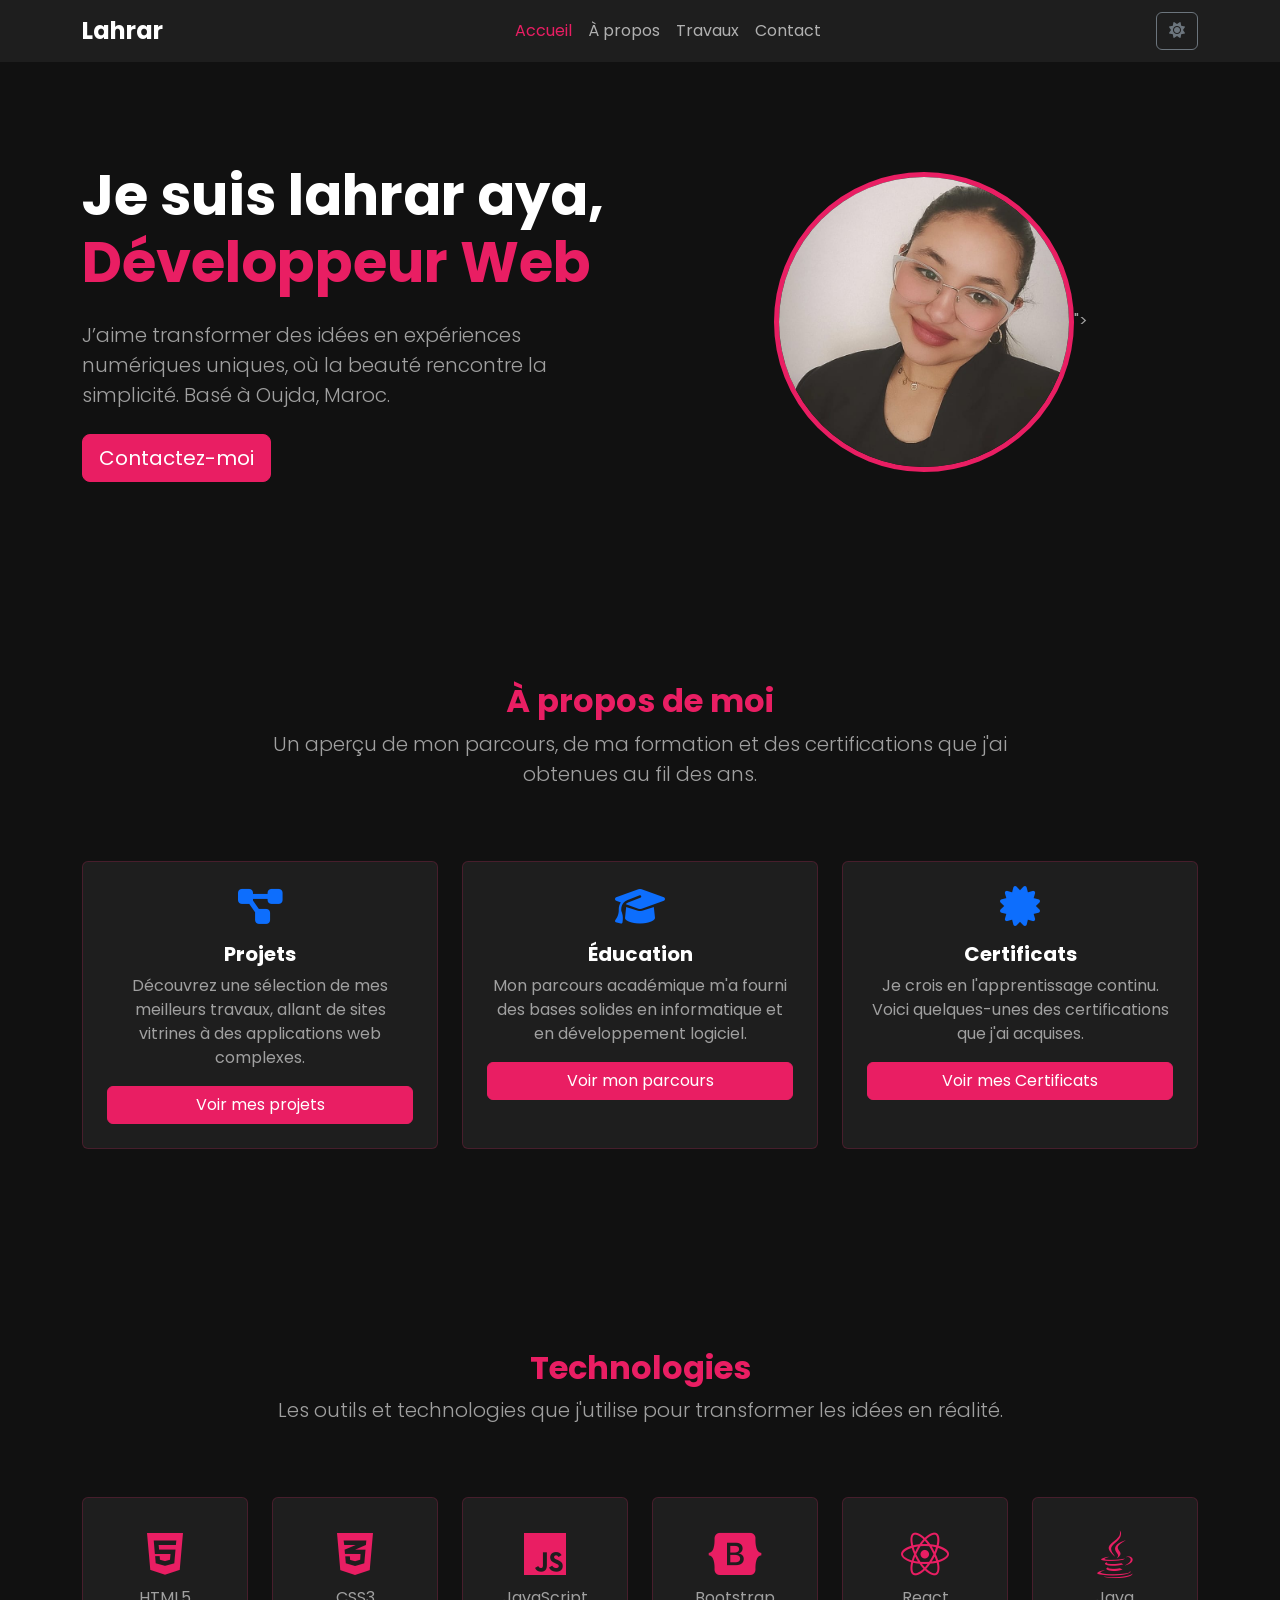
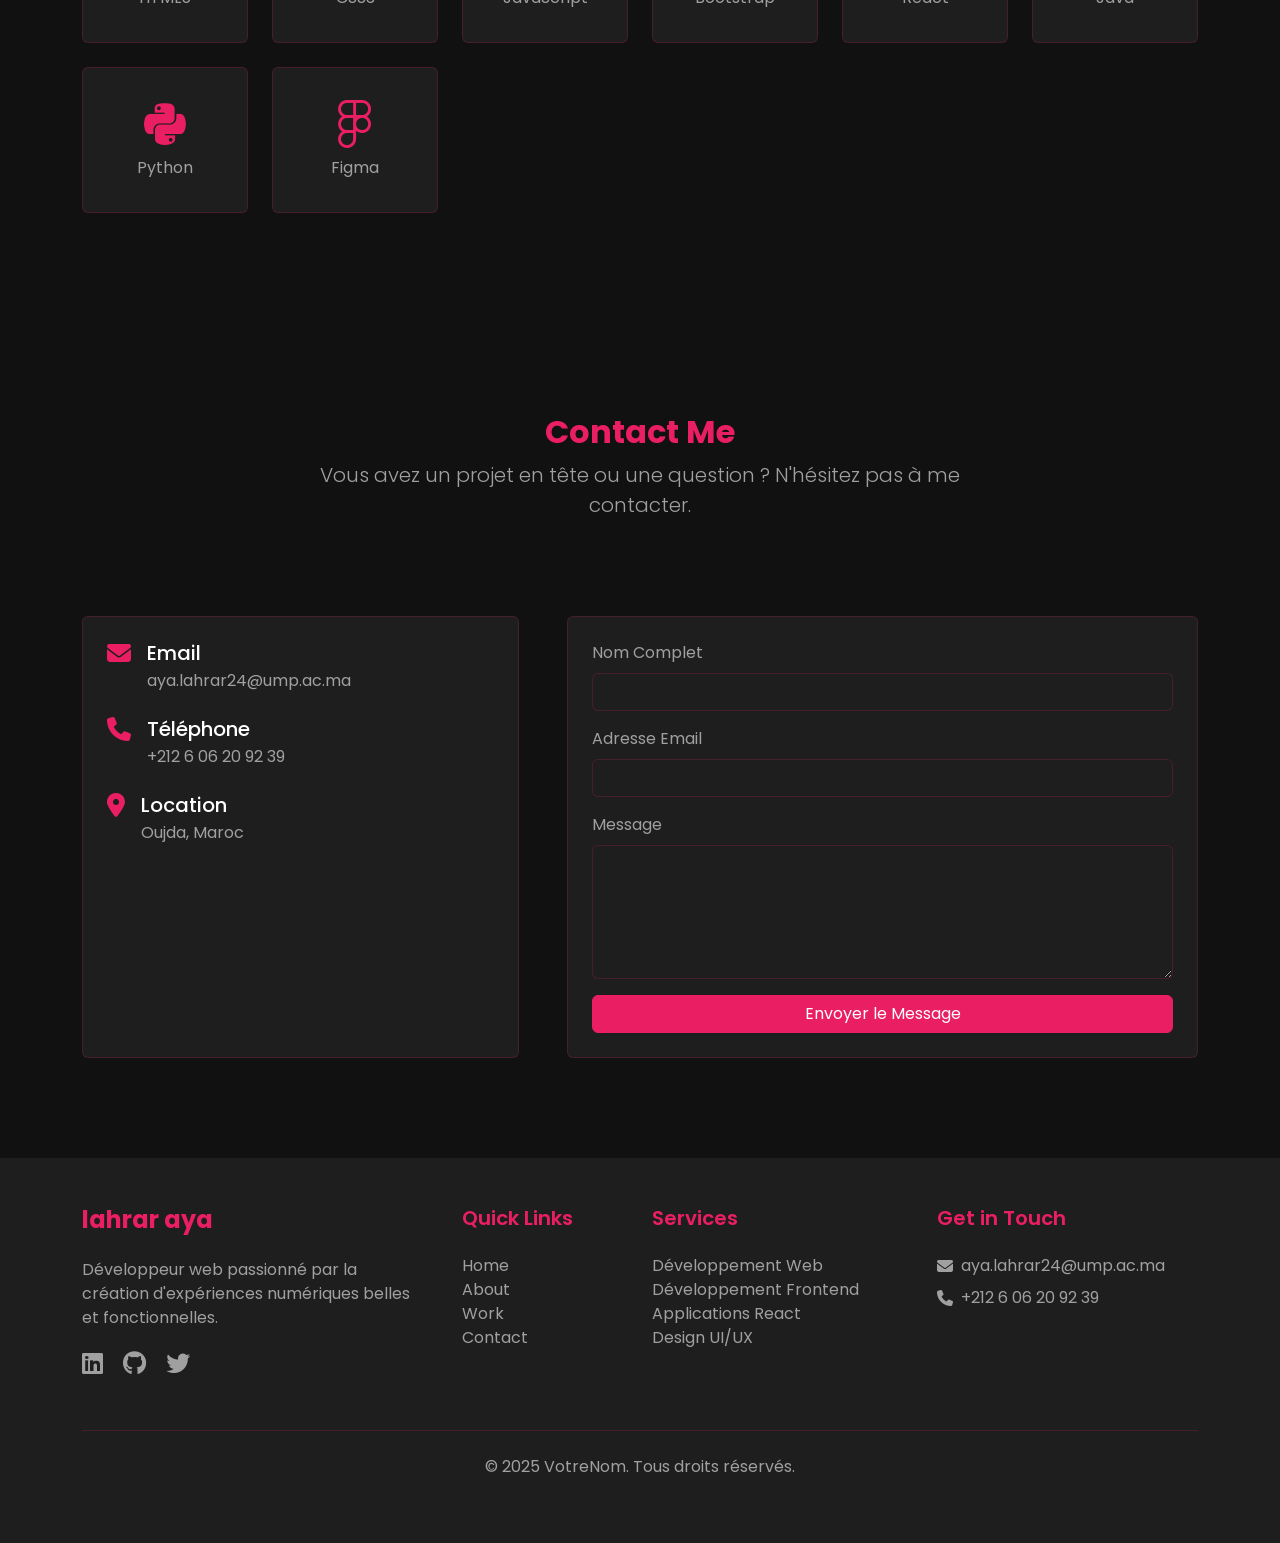
==== index.html @ 2f575ead "my first commit" ====
<!DOCTYPE html>
<html lang="fr">
<head>
    <meta charset="UTF-8">
    <meta name="viewport" content="width=device-width, initial-scale=1.0">
    <title>Portfolio | aya lahrar</title>

    <!-- Bootstrap CSS -->
    <link href="https://cdn.jsdelivr.net/npm/bootstrap@5.3.2/dist/css/bootstrap.min.css" rel="stylesheet">

    <!-- Google Fonts -->
    <link rel="preconnect" href="https://fonts.googleapis.com">
    <link rel="preconnect" href="https://fonts.gstatic.com" crossorigin>
    <link href="https://fonts.googleapis.com/css2?family=Poppins:wght@300;400;600;700&display=swap" rel="stylesheet">
    
    <!-- Font Awesome for Icons -->
    <link rel="stylesheet" href="https://cdnjs.cloudflare.com/ajax/libs/font-awesome/6.5.1/css/all.min.css">

    <!-- AOS (Animate On Scroll) Library CSS -->
    <link rel="stylesheet" href="https://unpkg.com/aos@next/dist/aos.css" />
    <!--  CSS -->
    <link href="stylle.css" rel="stylesheet" />
   
</head>
<body data-bs-theme="dark">

    <header class="navbar navbar-expand-lg sticky-top" style="background-color: var(--surface-color);">
        <div class="container">
            <a class="navbar-brand fw-bold fs-4" href="#home">Lahrar</a>
             <!-- navbar in mobil-->
            <button class="navbar-toggler" type="button" data-bs-toggle="collapse" data-bs-target="#navbarNav">
                <span class="navbar-toggler-icon"></span>
            </button>
            <div class="collapse navbar-collapse" id="navbarNav">
                <ul class="navbar-nav mx-auto">
                    <li class="nav-item"><a class="nav-link" href="#home">Accueil</a></li>
                    <li class="nav-item"><a class="nav-link" href="#about">À propos</a></li>
                    <li class="nav-item"><a class="nav-link" href="#work">Travaux</a></li>
                    <li class="nav-item"><a class="nav-link" href="#contact">Contact</a></li>
                </ul>
                <button class="btn btn-outline-secondary" id="theme-toggle"><i class="fas fa-sun"></i></button>
            </div>
        </div>
    </header>

    <main>

        <!-- HOME  -->
        <section id="home" class="section-padding">
            <div class="container">
                <div class="row align-items-center g-5">
                    <div class="col-lg-6" data-aos="fade-right">
                        <h1 class="display-4 fw-bold">Je suis lahrar aya,<br><span class="section-title">Développeur Web</span></h1>
                        <p class="lead my-4">J’aime transformer des idées en expériences numériques uniques, où la beauté rencontre la simplicité. Basé à Oujda, Maroc.</p>
                        <a href="#contact" class="btn btn-primary btn-lg">Contactez-moi</a>
                    </div>
                    <div class="col-lg-6 text-center" data-aos="fade-left">
                        <img src="image cv.jpg" class=" rounded-circle border border-5 " style="width: 300px; height: 300px; object-fit: cover; border-color:var(--primary-color)!important;">">

                    </div>
                </div>
            </div>
        </section>

        <!-- ================== ABOUT ================== -->
        <section id="about" class="section-padding">
            <div class="container">
                <div class="text-center" data-aos="fade-up">
                    <h2 class="section-title">À propos de moi</h2>
                    <p class="lead col-lg-8 mx-auto">Un aperçu de mon parcours, de ma formation et des certifications que j'ai obtenues au fil des ans.</p>
                </div>
                <div class="row mt-5 g-4">
                    <div class="col-md-4" data-aos="fade-up" data-aos-delay="100">
                        <div class="card about-card h-100 p-4 text-center" data-bs-toggle="modal" data-bs-target="#projectsModal">
                            <i class="fas fa-project-diagram fs-1 text-primary mb-3"></i>
                            <h3 class="h5 fw-bold">Projets</h3>
                            <p>Découvrez une sélection de mes meilleurs travaux, allant de sites vitrines à des applications web complexes.</p>
                             <a href="project.html"   class="btn btn-primary" class="text-decoration-none text-reset">Voir mes projets</a>
                        </div>
                    </div>
                    <div class="col-md-4" data-aos="fade-up" data-aos-delay="200">
                        <div class="card about-card h-100 p-4 text-center" data-bs-toggle="modal" data-bs-target="#educationModal">
                             <i class="fas fa-graduation-cap fs-1 text-primary mb-3"></i>
                            <h3 class="h5 fw-bold">Éducation</h3>
                            <p>Mon parcours académique m'a fourni des bases solides en informatique et en développement logiciel.</p>
                             <a href="education.html"  class="btn btn-primary" class="text-decoration-none text-reset">Voir mon parcours</a>
                        </div>
                    </div>
                    <div class="col-md-4" data-aos="fade-up" data-aos-delay="300">
                        <div class="card about-card h-100 p-4 text-center" data-bs-toggle="modal" data-bs-target="#certificatesModal">
                            <i class="fas fa-certificate fs-1 text-primary mb-3"></i>
                            <h3 class="h5 fw-bold">Certificats</h3> 
                            <p>Je crois en l'apprentissage continu. Voici quelques-unes des certifications que j'ai acquises.</p>
                             <a href="certificate.html" class="btn btn-primary" class="text-decoration-none text-reset">Voir mes Certificats</a>
                        </div>
                    </div>
                </div>
            </div>
        </section>

        <!-- ================== WORK ================== -->
        <section id="work" class="section-padding">
            <div class="container text-center">
                <h2 class="section-title" data-aos="fade-up">Technologies</h2>
                 <p class="lead col-lg-8 mx-auto" data-aos="fade-up">Les outils et technologies que j'utilise pour transformer les idées en réalité.</p>
                 <div class="row g-4 mt-5">
                     <div class="col-lg-2 col-md-4 col-6" data-aos="zoom-in" data-aos-delay="100">
                         <div class="card tech-card"><i class="fab fa-html5"></i><p class="mt-2 mb-0">HTML5</p></div>
                     </div>
                     <div class="col-lg-2 col-md-4 col-6" data-aos="zoom-in" data-aos-delay="200">
                         <div class="card tech-card"><i class="fab fa-css3-alt"></i><p class="mt-2 mb-0">CSS3</p></div>
                     </div>
                     <div class="col-lg-2 col-md-4 col-6" data-aos="zoom-in" data-aos-delay="300">
                         <div class="card tech-card"><i class="fab fa-js"></i><p class="mt-2 mb-0">JavaScript</p></div>
                     </div>
                     <div class="col-lg-2 col-md-4 col-6" data-aos="zoom-in" data-aos-delay="400">
                         <div class="card tech-card"><i class="fab fa-bootstrap"></i><p class="mt-2 mb-0">Bootstrap</p></div>
                     </div>
                     <div class="col-lg-2 col-md-4 col-6" data-aos="zoom-in" data-aos-delay="500">
                         <div class="card tech-card"><i class="fab fa-react"></i><p class="mt-2 mb-0">React</p></div>
                     </div>
                     <div class="col-lg-2 col-md-4 col-6" data-aos="zoom-in" data-aos-delay="600">
                         <div class="card tech-card"><i class="fab fa-java"></i><p class="mt-2 mb-0">Java</p></div>
                     </div>
                      <div class="col-lg-2 col-md-4 col-6" data-aos="zoom-in" data-aos-delay="600">
                         <div class="card tech-card"><i class="fab fa-python"></i><p class="mt-2 mb-0">Python</p></div>
                     </div>
                      <div class="col-lg-2 col-md-4 col-6" data-aos="zoom-in" data-aos-delay="600">
                         <div class="card tech-card"><i class="fab fa-figma"></i><p class="mt-2 mb-0">Figma</p></div>
                     </div>
                 </div>
            </div>
        </section>

        <!-- ================== CONTACT ================== -->
        <section id="contact" class="section-padding">
            <div class="container">
                 <div class="text-center" data-aos="fade-up">
                    <h2 class="section-title">Contact Me</h2>
                    <p class="lead col-lg-8 mx-auto">Vous avez un projet en tête ou une question ? N'hésitez pas à me contacter.</p>
                </div>
                <div class="row g-5 mt-5">
                    <div class="col-lg-5" data-aos="fade-right">
                        <div class="card h-100 p-4">
                            <div class="d-flex mb-4">
                                <i class="fas fa-envelope contact-icon me-3"></i>
                                <div>
                                    <h5 class="mb-1">Email</h5>
                                    <p class="mb-0">aya.lahrar24@ump.ac.ma</p>
                                </div>
                            </div>
                            <div class="d-flex mb-4">
                                <i class="fas fa-phone contact-icon me-3"></i>
                                <div>
                                    <h5 class="mb-1">Téléphone</h5>
                                    <p class="mb-0">+212 6 06 20 92 39 </p>
                                </div>
                            </div>
                            <div class="d-flex">
                                <i class="fas fa-map-marker-alt contact-icon me-3"></i>
                                <div>
                                    <h5 class="mb-1">Location</h5>
                                    <p class="mb-0">Oujda, Maroc</p>
                                </div>
                            </div>
                        </div>
                    </div>
                    <div class="col-lg-7" data-aos="fade-left">
                        <div class="card p-4">
                            <form>
                                <div class="mb-3">
                                    <label for="name" class="form-label">Nom Complet</label>
                                    <input type="text" class="form-control" id="name" required>
                                </div>
                                <div class="mb-3">
                                    <label for="email" class="form-label">Adresse Email</label>
                                    <input type="email" class="form-control" id="email" required>
                                </div>
                                <div class="mb-3">
                                    <label for="message" class="form-label">Message</label>
                                    <textarea class="form-control" id="message" rows="5" required></textarea>
                                </div>
                                <button type="submit" class="btn btn-primary w-100">Envoyer le Message</button>
                            </form>
                        </div>
                    </div>
                </div>
            </div>
        </section>

    </main>

    <footer class="main-footer py-5">
        <div class="container">
            <div class="row g-4">
                <div class="col-lg-4 col-md-6 footer-col">
                    <h5 class="navbar-brand fw-bold fs-4">lahrar aya</h5>
                    <p class="pe-3">Développeur web passionné par la création d'expériences numériques belles et fonctionnelles.</p>
                    <div class="footer-socials mt-3">
                        <a href="#" class="me-3"><i class="fab fa-linkedin"></i></a>
                        <a href="#" class="me-3"><i class="fab fa-github"></i></a>
                        <a href="#" class="me-3"><i class="fab fa-twitter"></i></a>
                    </div>
                </div>
                <div class="col-lg-2 col-md-6 footer-col">
                    <h5>Quick Links</h5>
                    <ul class="list-unstyled">
                        <li><a href="#home">Home</a></li>
                        <li><a href="#about">About</a></li>
                        <li><a href="#work">Work</a></li>
                        <li><a href="#contact">Contact</a></li>
                    </ul>
                </div>
                <div class="col-lg-3 col-md-6 footer-col">
                     <h5>Services</h5>
                    <ul class="list-unstyled">
                        <li>Développement Web</li>
                        <li>Développement Frontend</li>
                        <li>Applications React</li>
                        <li>Design UI/UX</li>
                    </ul>
                </div>
                <div class="col-lg-3 col-md-6 footer-col">
                    <h5>Get in Touch</h5>
                    <ul class="list-unstyled">
                        <li class="d-flex mb-2"><i class="fas fa-envelope me-2 pt-1"></i><span>aya.lahrar24@ump.ac.ma</span></li>
                        <li class="d-flex"><i class="fas fa-phone me-2 pt-1"></i><span>+212 6 06 20 92 39</span></li>
                    </ul>
                </div>
            </div>
            <div class="sub-footer text-center mt-5 pt-4">
                <p>&copy; 2025 VotreNom. Tous droits réservés.</p>
            </div>
        </div>
    </footer>

    


    <!-- Bootstrap JS -->
    <script src="https://cdn.jsdelivr.net/npm/bootstrap@5.3.2/dist/js/bootstrap.bundle.min.js"></script>
    
    <!-- AOS JS -->
    <script src="https://unpkg.com/aos@next/dist/aos.js"></script>
    <script>
      AOS.init({
          duration: 800,
          once: true,
          offset: 100,
      });
    </script>

    <script>
        document.addEventListener('DOMContentLoaded', function() {
            // Dark/Light Mode Toggle
            const themeToggle = document.getElementById('theme-toggle');
            const body = document.body;
            const themeIcon = themeToggle.querySelector('i');

            const applyTheme = (theme) => {
                body.setAttribute('data-bs-theme', theme);
                themeIcon.classList.toggle('fa-moon', theme === 'light');
                themeIcon.classList.toggle('fa-sun', theme === 'dark');
                localStorage.setItem('portfolioTheme', theme);
            };

            themeToggle.addEventListener('click', () => {
                const newTheme = body.getAttribute('data-bs-theme') === 'dark' ? 'light' : 'dark';
                applyTheme(newTheme);
            });

            // Appliquer le thème sauvegardé
            const savedTheme = localStorage.getItem('portfolioTheme') || 'dark'; // Dark par défaut
            applyTheme(savedTheme);
            
            // Active nav-link on scroll
            const sections = document.querySelectorAll('section[id]');
            const navLinks = document.querySelectorAll('.navbar-nav .nav-link');

            window.addEventListener('scroll', () => {
                let current = '';
                sections.forEach(section => {
                    const sectionTop = section.offsetTop;
                    if (pageYOffset >= sectionTop - 150) {
                        current = section.getAttribute('id');
                    }
                });

                navLinks.forEach(link => {
                    link.classList.remove('active');
                    if (link.getAttribute('href').includes(current)) {
                        link.classList.add('active');
                    }
                });
            });
        });
    </script>
</body>
</html>
---- stylle.css ----
/* ======================================== */
        /* 1. THEME & VARIABLES                   */
        /* ======================================== */
        :root {
            /* Fallback variables */
            --primary-color: #E91E63;
            --primary-rgb: 233, 30, 99;
        }

        [data-bs-theme="dark"] {
            --bs-body-bg: #111111; /* K7el Sريح */
            --bs-body-color: #a0a0a0;
            --surface-color: #1e1e1e;
            --bs-border-color: rgba(var(--primary-rgb), 0.2);
            --bs-heading-color: #ffffff;
            --bs-modal-bg: var(--surface-color);
        }

        [data-bs-theme="light"] {
            --bs-body-bg: #f8f9fa;
            --bs-body-color: #495057;
            --surface-color: #ffffff;
            --bs-border-color: #dee2e6;
            --bs-heading-color: #212529;
            --bs-modal-bg: var(--surface-color);
        }
        
        /* ======================================== */
        /* 2. STYLES GÉNÉRAUX                     */
        /* ======================================== */
        body {
            font-family: 'Poppins', sans-serif;
        }

        .section-padding {
            padding: 100px 0;
        }
        
        .section-title {
            color: var(--primary-color);
            font-weight: 700;
        }
        
        .card, .form-control, .modal-content {
            background-color: var(--surface-color);
            border: 1px solid var(--bs-border-color);
        }

        .nav-link.active, .nav-link:hover {
            color: var(--primary-color) !important;
        }
        
        .btn-primary {
            --bs-btn-bg: var(--primary-color);
            --bs-btn-border-color: var(--primary-color);
            --bs-btn-hover-bg: #c2185b;
            --bs-btn-hover-border-color: #c2185b;
            --bs-btn-color: #fff;
        }

        .btn-outline-primary {
            --bs-btn-color: var(--primary-color);
            --bs-btn-border-color: var(--primary-color);
            --bs-btn-hover-bg: var(--primary-color);
            --bs-btn-hover-border-color: var(--primary-color);
            --bs-btn-hover-color: #fff;
        }
        
        .form-control:focus {
             box-shadow: 0 0 0 0.25rem rgba(var(--primary-rgb), 0.25);
             border-color: var(--primary-color);
        }

        /* ======================================== */
        /* 3. STYLES SPÉCIFIQUES                  */
        /* ======================================== */
        
        
        .about-card {
            transition: transform 0.3s ease, box-shadow 0.3s ease;
            cursor: pointer; /* Bach iban clickable */
        }
        .about-card:hover {
            transform: translateY(-5px);
            box-shadow: 0 10px 20px rgba(var(--primary-rgb), 0.1);
        }
        
        .tech-card {
            padding: 2rem;
            text-align: center;
            transition: transform 0.3s ease;
        }
        .tech-card:hover {
            transform: scale(1.05);
        }
        .tech-card i {
            font-size: 3rem;
            color: var(--primary-color);
        }
        
        .contact-icon {
            font-size: 1.5rem;
            color: var(--primary-color);
        }

        /* ======================================== */
        /* 4. FOOTER                              */
        /* ======================================== */
        .main-footer {
            background-color: #1e1e1e;
        }
        .footer-col h5 {
            color: var(--primary-color);
            font-weight: 600;
            margin-bottom: 1.5rem;
        }
        .footer-col a, .footer-col p {
            color: var(--bs-body-color);
            text-decoration: none;
            transition: color 0.3s;
        }
        .footer-col a:hover {
            color: var(--primary-color);
        }
        .footer-socials a {
            color: var(--bs-body-color);
            font-size: 1.5rem;
            transition: color 0.3s ease;
        }
        .footer-socials a:hover {
            color: var(--primary-color);
        }
        .sub-footer {
            border-top: 1px solid var(--bs-border-color);
        }

        .navbar-brand:hover { color: #E91E63;

}
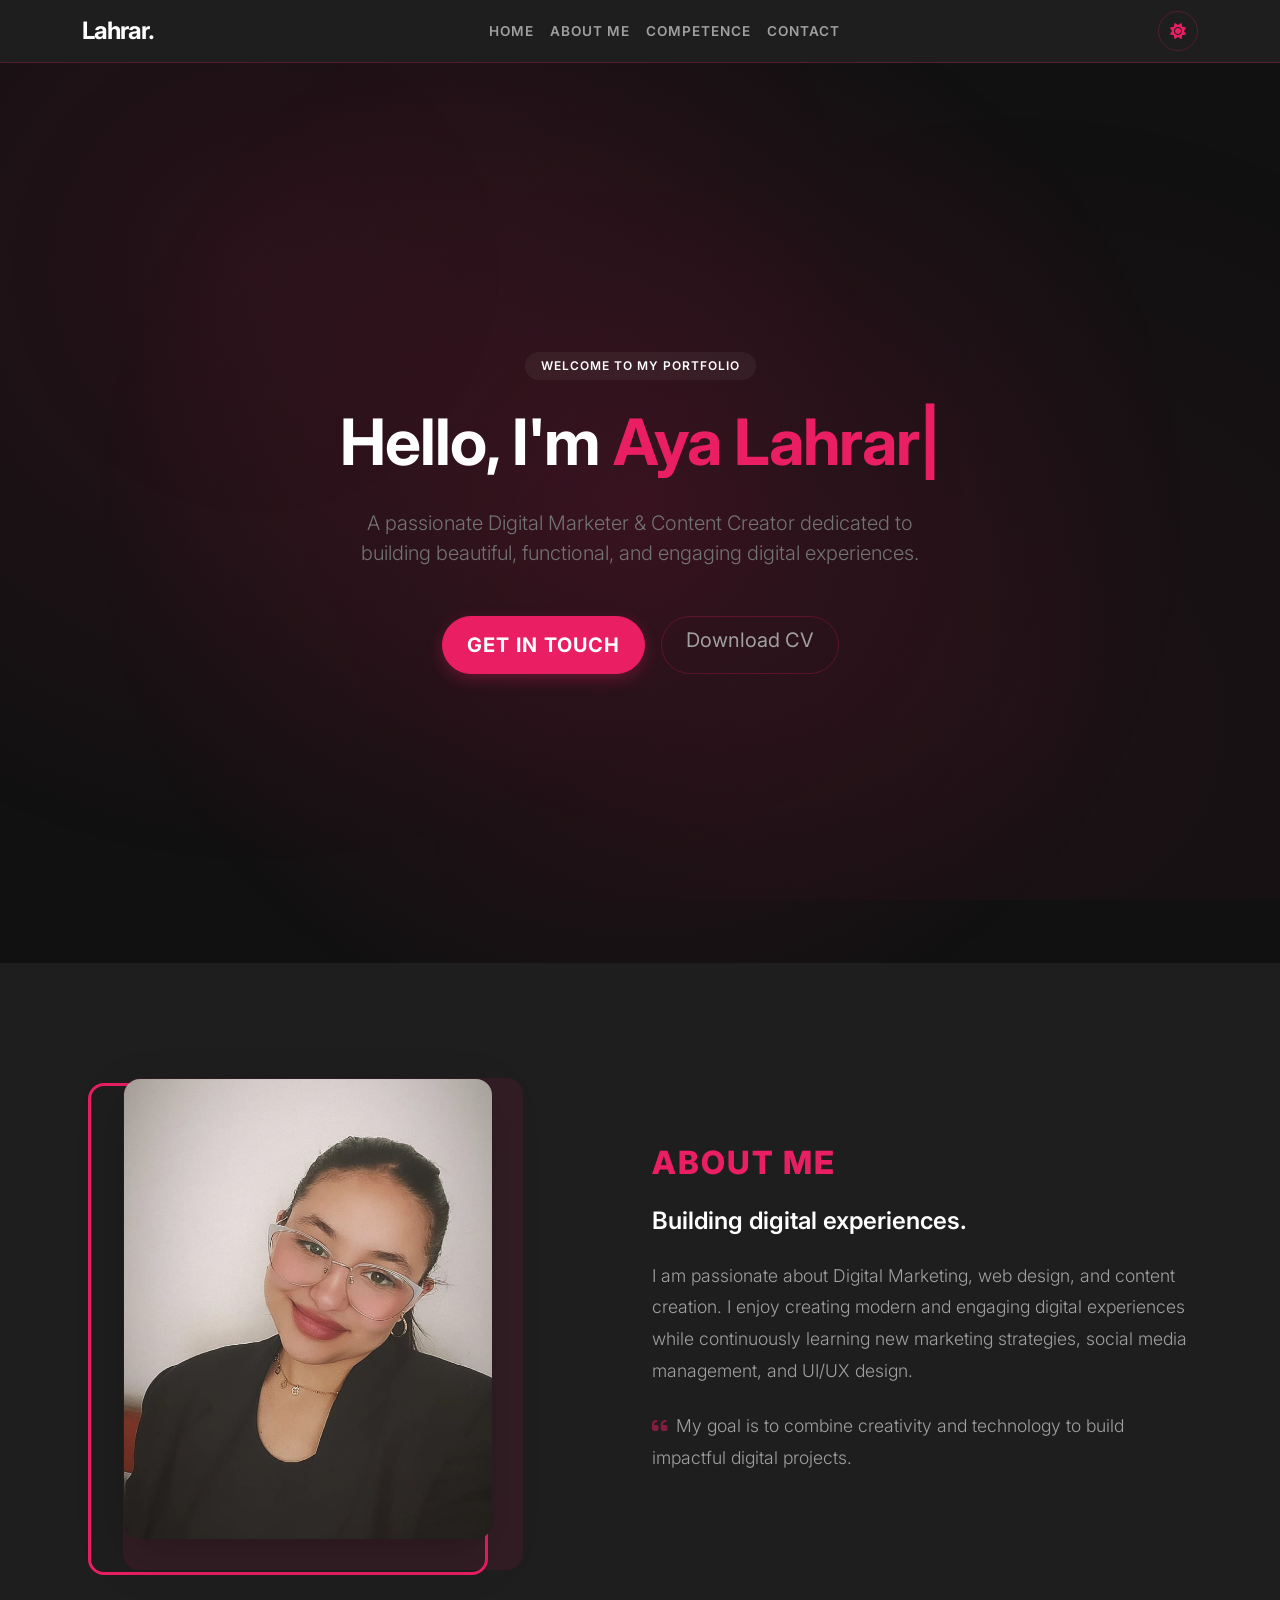
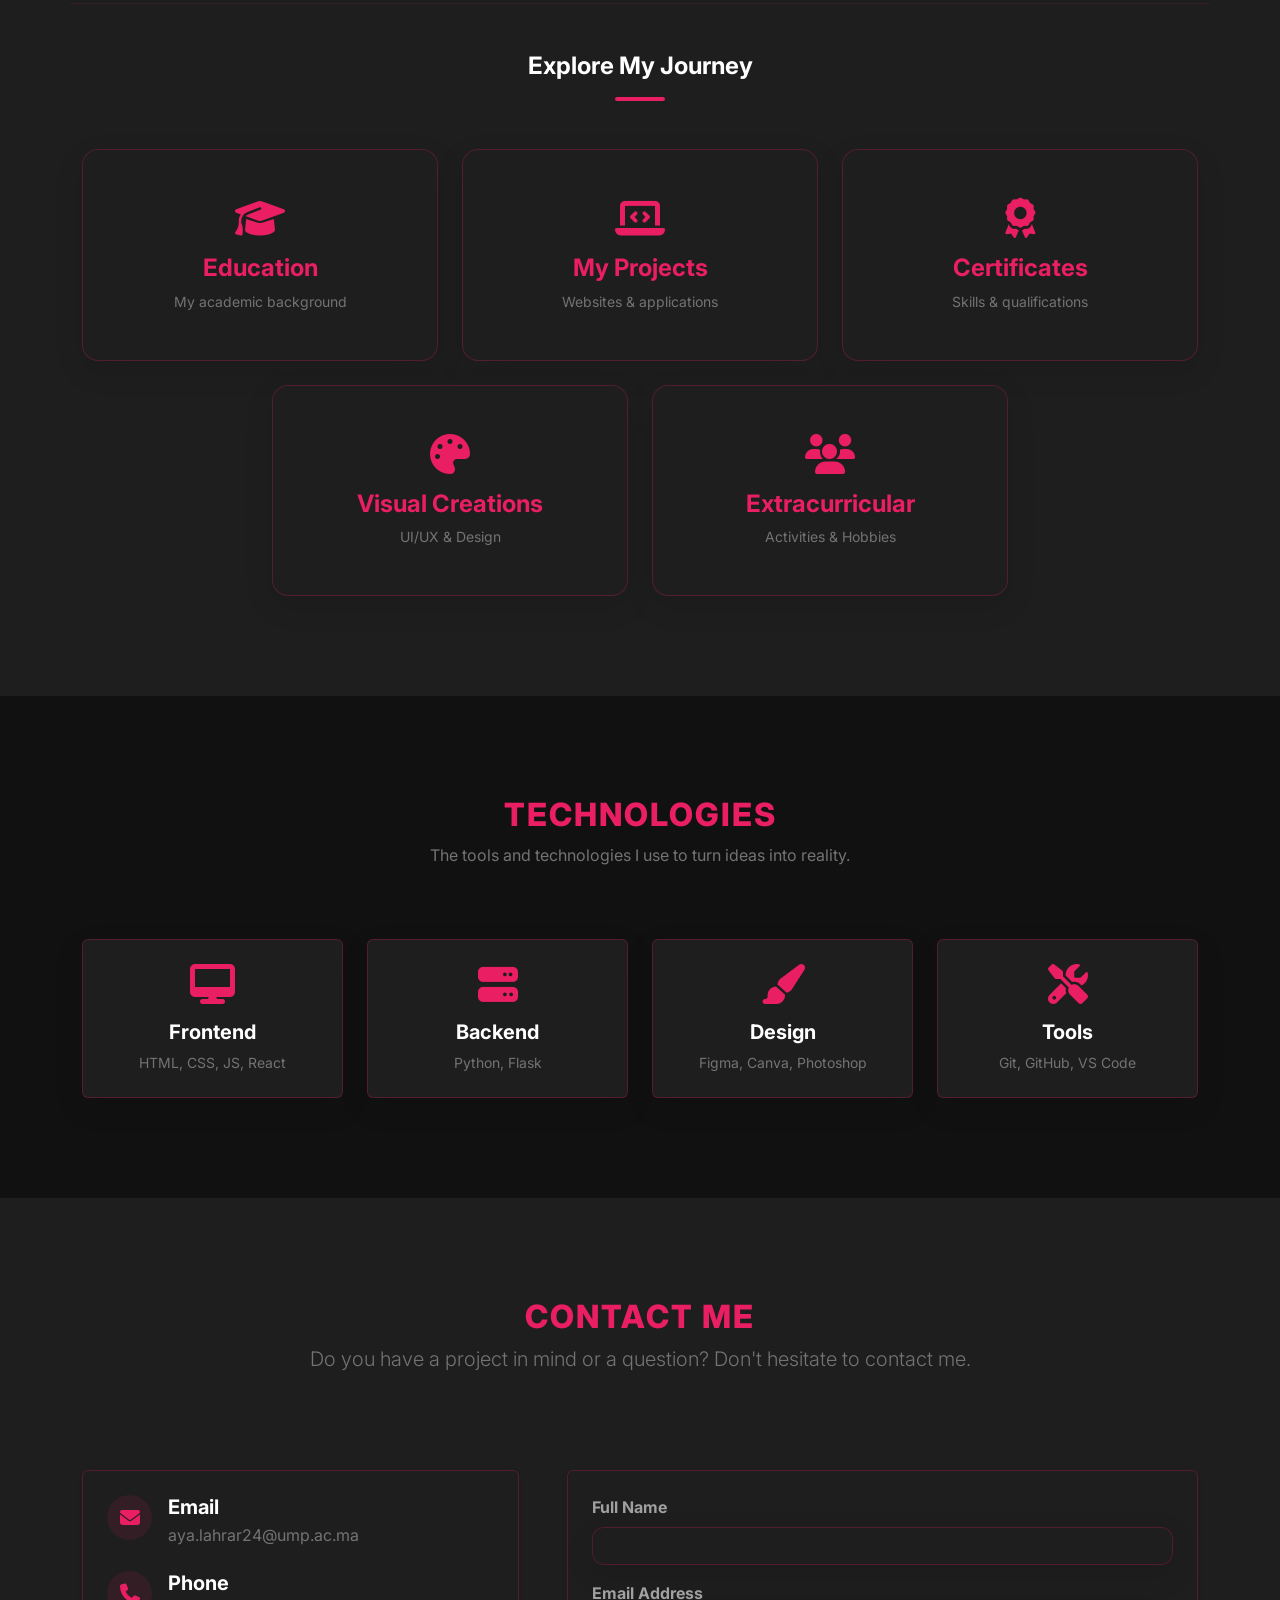
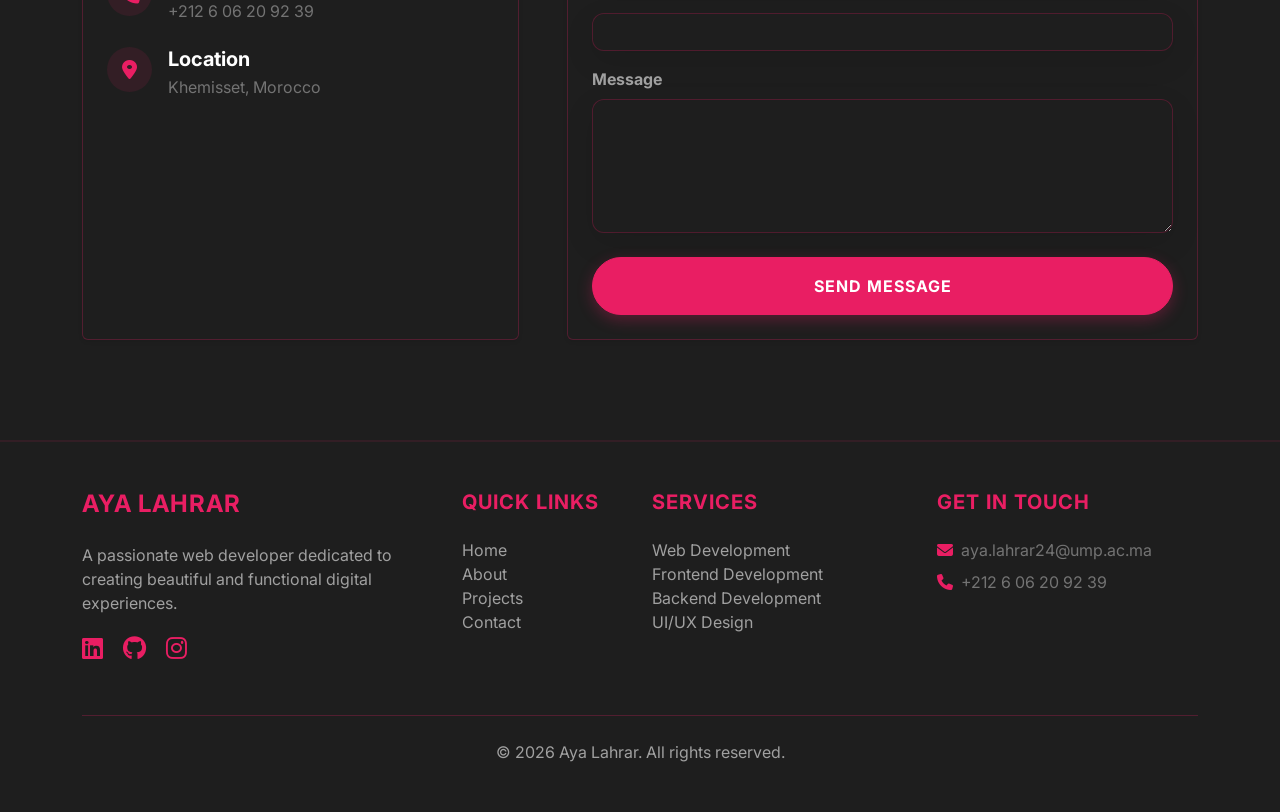
==== commit 6c42a778: "Complete portfolio revamp: Updated activities, creation gallery, assets restructuring, and social li" ====
--- a/index.html
+++ b/index.html
@@ -1,9 +1,9 @@
 <!DOCTYPE html>
-<html lang="fr">
+<html lang="en">
 <head>
     <meta charset="UTF-8">
     <meta name="viewport" content="width=device-width, initial-scale=1.0">
-    <title>Portfolio | aya lahrar</title>
+    <title>Aya Lahrar | Portfolio</title>
 
     <!-- Bootstrap CSS -->
     <link href="https://cdn.jsdelivr.net/npm/bootstrap@5.3.2/dist/css/bootstrap.min.css" rel="stylesheet">
@@ -11,231 +11,399 @@
     <!-- Google Fonts -->
     <link rel="preconnect" href="https://fonts.googleapis.com">
     <link rel="preconnect" href="https://fonts.gstatic.com" crossorigin>
-    <link href="https://fonts.googleapis.com/css2?family=Poppins:wght@300;400;600;700&display=swap" rel="stylesheet">
+    <link href="https://fonts.googleapis.com/css2?family=Inter:wght@300;400;500;600;700;800&display=swap" rel="stylesheet">
     
     <!-- Font Awesome for Icons -->
     <link rel="stylesheet" href="https://cdnjs.cloudflare.com/ajax/libs/font-awesome/6.5.1/css/all.min.css">
 
     <!-- AOS (Animate On Scroll) Library CSS -->
     <link rel="stylesheet" href="https://unpkg.com/aos@next/dist/aos.css" />
-    <!--  CSS -->
+    
+    <!-- Custom CSS -->
     <link href="stylle.css" rel="stylesheet" />
-   
+    <style>
+        .journey-title {
+            transition: transform 0.3s ease;
+        }
+        .min-card:hover .journey-title {
+            transform: scale(1.1);
+        }
+    </style>
 </head>
 <body data-bs-theme="dark">
 
-    <header class="navbar navbar-expand-lg sticky-top" style="background-color: var(--surface-color);">
+    <!-- NAVBAR -->
+    <header class="navbar navbar-expand-lg sticky-top" style="background-color: var(--surface-color); border-bottom: 1px solid var(--bs-border-color);">
         <div class="container">
-            <a class="navbar-brand fw-bold fs-4" href="#home">Lahrar</a>
-             <!-- navbar in mobil-->
-            <button class="navbar-toggler" type="button" data-bs-toggle="collapse" data-bs-target="#navbarNav">
+            <a class="navbar-brand fw-bold fs-4" href="#home" style="letter-spacing: -1px;">Lahrar.</a>
+            <button class="navbar-toggler" type="button" data-bs-toggle="collapse" data-bs-target="#navbarNav" aria-controls="navbarNav" aria-expanded="false" aria-label="Toggle navigation">
                 <span class="navbar-toggler-icon"></span>
             </button>
             <div class="collapse navbar-collapse" id="navbarNav">
                 <ul class="navbar-nav mx-auto">
-                    <li class="nav-item"><a class="nav-link" href="#home">Accueil</a></li>
-                    <li class="nav-item"><a class="nav-link" href="#about">À propos</a></li>
-                    <li class="nav-item"><a class="nav-link" href="#work">Travaux</a></li>
-                    <li class="nav-item"><a class="nav-link" href="#contact">Contact</a></li>
+                    <li class="nav-item">
+                        <a class="nav-link" href="#home">Home</a>
+                    </li>
+                    <li class="nav-item">
+                        <a class="nav-link" href="#about">About me</a>
+                    </li>
+                    <li class="nav-item">
+                        <a class="nav-link" href="#competence">Competence</a>
+                    </li>
+                    <li class="nav-item">
+                        <a class="nav-link" href="#contact">Contact</a>
+                    </li>
                 </ul>
-                <button class="btn btn-outline-secondary" id="theme-toggle"><i class="fas fa-sun"></i></button>
+                <div class="d-flex align-items-center">
+                    <button class="btn btn-outline-secondary rounded-circle p-2 d-flex align-items-center justify-content-center" id="theme-toggle" style="width: 40px; height: 40px; border-color: var(--bs-border-color);">
+                        <i class="fas fa-sun"></i>
+                    </button>
+                </div>
             </div>
         </div>
     </header>
 
     <main>
-
-        <!-- HOME  -->
-        <section id="home" class="section-padding">
+        <!-- HERO SECTION -->
+        <section id="home" class="min-vh-100 d-flex align-items-center position-relative overflow-hidden">
+            <!-- Animated Background Gradient -->
+            <div class="position-absolute top-0 start-0 w-100 h-100" style="background: radial-gradient(circle at center, rgba(233, 30, 99, 0.15) 0%, transparent 70%); z-index: -1; animation: pulseBg 6s infinite alternate;"></div>
+            
+            <div class="container text-center position-relative">
+                <div class="row justify-content-center">
+                    <div class="col-lg-10" data-aos="fade-up">
+                        <span class="badge bg-secondary bg-opacity-25 text-primary rounded-pill px-3 py-2 mb-4" style="font-weight: 600; letter-spacing: 1px;">
+                            WELCOME TO MY PORTFOLIO
+                        </span>
+                        <h1 class="display-3 fw-bold mb-4" style="letter-spacing: -1px; min-height: 80px;">
+                            Hello, I'm <span id="typewriter" class="text-primary"></span><span class="typewriter-cursor text-primary">|</span>
+                        </h1>
+                        <p class="lead mb-5 mx-auto" style="max-width: 600px; color: var(--text-muted-color);">
+                            A passionate Digital Marketer & Content Creator dedicated to building beautiful, functional, and engaging digital experiences.
+                        </p>
+                        <div class="d-flex gap-3 justify-content-center">
+                            <a href="#contact" class="btn btn-primary btn-lg px-4 rounded-pill">Get in Touch</a>
+                            <a href="CV LAHRA AYA.pdf" download class="btn btn-outline-secondary btn-lg px-4 rounded-pill">Download CV</a>
+                        </div>
+                    </div>
+                </div>
+            </div>
+        </section>
+
+        <!-- ABOUT ME SECTION -->
+        <section id="about" class="section-padding" style="background-color: var(--surface-color);">
             <div class="container">
-                <div class="row align-items-center g-5">
-                    <div class="col-lg-6" data-aos="fade-right">
-                        <h1 class="display-4 fw-bold">Je suis lahrar aya,<br><span class="section-title">Développeur Web</span></h1>
-                        <p class="lead my-4">J’aime transformer des idées en expériences numériques uniques, où la beauté rencontre la simplicité. Basé à Oujda, Maroc.</p>
-                        <a href="#contact" class="btn btn-primary btn-lg">Contactez-moi</a>
-                    </div>
-                    <div class="col-lg-6 text-center" data-aos="fade-left">
-                        <img src="image cv.jpg" class=" rounded-circle border border-5 " style="width: 300px; height: 300px; object-fit: cover; border-color:var(--primary-color)!important;">">
-
+                
+                <!-- About Content (Image & Bio) -->
+                <div class="row align-items-center mb-5 pb-5 border-bottom" style="border-color: rgba(var(--primary-rgb), 0.1) !important;">
+                    <div class="col-lg-5 mb-5 mb-lg-0" data-aos="fade-right">
+                        <div class="position-relative p-3 mx-auto" style="max-width: 400px;">
+                            <!-- Creative backdrop -->
+                            <div class="position-absolute border border-3 rounded-4" style="border-color: var(--primary-color) !important; width: 100%; height: 100%; top: 20px; left: -20px; z-index: 1;"></div>
+                            <div class="position-absolute rounded-4" style="background-color: rgba(var(--primary-rgb), 0.1); width: 100%; height: 100%; bottom: -15px; right: -15px; z-index: 1;"></div>
+                            <!-- Image -->
+                            <img src="assets/img/image cv.jpg" alt="Aya Lahrar" class="img-fluid rounded-4 position-relative shadow-lg" style="z-index: 2; width: 100%; object-fit: cover; aspect-ratio: 4/5;">
+                        </div>
+                    </div>
+                    <div class="col-lg-6 offset-lg-1" data-aos="fade-left">
+                        <h2 class="section-title text-start mb-4">About Me</h2>
+                        <h3 class="h4 mb-4" style="color: var(--primary-color); font-weight: 600;">Building digital experiences.</h3>
+                        <p class="lead mb-4" style="color: var(--bs-body-color); line-height: 1.8; font-size: 1.1rem;">
+                            I am passionate about Digital Marketing, web design, and content creation. I enjoy creating modern and engaging digital experiences while continuously learning new marketing strategies, social media management, and UI/UX design. 
+                        </p>
+                        <p class="lead mb-0" style="color: var(--bs-body-color); line-height: 1.8; font-size: 1.1rem;">
+                            <i class="fas fa-quote-left me-2 text-primary opacity-50"></i>My goal is to combine creativity and technology to build impactful digital projects.
+                        </p>
+                    </div>
+                </div>
+
+                <!-- Navigation Cards -->
+                <div class="text-center mb-5" data-aos="fade-up">
+                    <h3 class="h4 fw-bold">Explore My Journey</h3>
+                    <div class="mt-3 mx-auto rounded-pill" style="width: 50px; height: 4px; background-color: var(--primary-color);"></div>
+                </div>
+
+                <div class="row justify-content-center g-4">
+                    <!-- Education -->
+                    <div class="col-md-6 col-lg-4" data-aos="fade-up" data-aos-delay="100">
+                        <a href="education.html" class="text-decoration-none">
+                            <div class="min-card p-5 h-100 rounded-4 text-center">
+                                <i class="fas fa-graduation-cap fs-1 text-primary mb-3"></i>
+                                <h3 class="h4 fw-bold mb-2 text-primary journey-title">Education</h3>
+                                <p class="text-muted mb-0 small">My academic background</p>
+                            </div>
+                        </a>
+                    </div>
+                    <!-- Projects -->
+                    <div class="col-md-6 col-lg-4" data-aos="fade-up" data-aos-delay="200">
+                        <a href="project.html" class="text-decoration-none">
+                            <div class="min-card p-5 h-100 rounded-4 text-center">
+                                <i class="fas fa-laptop-code fs-1 text-primary mb-3"></i>
+                                <h3 class="h4 fw-bold mb-2 text-primary journey-title">My Projects</h3>
+                                <p class="text-muted mb-0 small">Websites & applications</p>
+                            </div>
+                        </a>
+                    </div>
+                    <!-- Certificates -->
+                    <div class="col-md-6 col-lg-4" data-aos="fade-up" data-aos-delay="300">
+                        <a href="certificate.html" class="text-decoration-none">
+                            <div class="min-card p-5 h-100 rounded-4 text-center">
+                                <i class="fas fa-award fs-1 text-primary mb-3"></i>
+                                <h3 class="h4 fw-bold mb-2 text-primary journey-title">Certificates</h3>
+                                <p class="text-muted mb-0 small">Skills & qualifications</p>
+                            </div>
+                        </a>
+                    </div>
+                    <!-- Visual Creations -->
+                    <div class="col-md-6 col-lg-4" data-aos="fade-up" data-aos-delay="400">
+                        <a href="creation.html" class="text-decoration-none">
+                            <div class="min-card p-5 h-100 rounded-4 text-center">
+                                <i class="fas fa-palette fs-1 text-primary mb-3"></i>
+                                <h3 class="h4 fw-bold mb-2 text-primary journey-title">Visual Creations</h3>
+                                <p class="text-muted mb-0 small">UI/UX & Design</p>
+                            </div>
+                        </a>
+                    </div>
+                    <!-- Extracurricular Activities -->
+                    <div class="col-md-6 col-lg-4" data-aos="fade-up" data-aos-delay="500">
+                        <a href="activities.html" class="text-decoration-none">
+                            <div class="min-card p-5 h-100 rounded-4 text-center">
+                                <i class="fas fa-users fs-1 text-primary mb-3"></i>
+                                <h3 class="h4 fw-bold mb-2 text-primary journey-title">Extracurricular</h3>
+                                <p class="text-muted mb-0 small">Activities & Hobbies</p>
+                            </div>
+                        </a>
                     </div>
                 </div>
             </div>
         </section>
 
-        <!-- ================== ABOUT ================== -->
-        <section id="about" class="section-padding">
-            <div class="container">
-                <div class="text-center" data-aos="fade-up">
-                    <h2 class="section-title">À propos de moi</h2>
-                    <p class="lead col-lg-8 mx-auto">Un aperçu de mon parcours, de ma formation et des certifications que j'ai obtenues au fil des ans.</p>
-                </div>
-                <div class="row mt-5 g-4">
-                    <div class="col-md-4" data-aos="fade-up" data-aos-delay="100">
-                        <div class="card about-card h-100 p-4 text-center" data-bs-toggle="modal" data-bs-target="#projectsModal">
-                            <i class="fas fa-project-diagram fs-1 text-primary mb-3"></i>
-                            <h3 class="h5 fw-bold">Projets</h3>
-                            <p>Découvrez une sélection de mes meilleurs travaux, allant de sites vitrines à des applications web complexes.</p>
-                             <a href="project.html"   class="btn btn-primary" class="text-decoration-none text-reset">Voir mes projets</a>
-                        </div>
-                    </div>
-                    <div class="col-md-4" data-aos="fade-up" data-aos-delay="200">
-                        <div class="card about-card h-100 p-4 text-center" data-bs-toggle="modal" data-bs-target="#educationModal">
-                             <i class="fas fa-graduation-cap fs-1 text-primary mb-3"></i>
-                            <h3 class="h5 fw-bold">Éducation</h3>
-                            <p>Mon parcours académique m'a fourni des bases solides en informatique et en développement logiciel.</p>
-                             <a href="education.html"  class="btn btn-primary" class="text-decoration-none text-reset">Voir mon parcours</a>
-                        </div>
-                    </div>
-                    <div class="col-md-4" data-aos="fade-up" data-aos-delay="300">
-                        <div class="card about-card h-100 p-4 text-center" data-bs-toggle="modal" data-bs-target="#certificatesModal">
-                            <i class="fas fa-certificate fs-1 text-primary mb-3"></i>
-                            <h3 class="h5 fw-bold">Certificats</h3> 
-                            <p>Je crois en l'apprentissage continu. Voici quelques-unes des certifications que j'ai acquises.</p>
-                             <a href="certificate.html" class="btn btn-primary" class="text-decoration-none text-reset">Voir mes Certificats</a>
+        <!-- COMPETENCE SECTION -->
+        <section id="competence" class="section-padding">
+            <div class="container text-center">
+                <div data-aos="fade-up">
+                    <h2 class="section-title">Technologies</h2>
+                    <p class="section-subtitle mb-5" style="color: var(--text-muted-color);">The tools and technologies I use to turn ideas into reality.</p>
+                </div>
+
+                <div class="row g-4 mt-2 justify-content-center">
+                    <!-- Frontend Card -->
+                    <div class="col-md-6 col-lg-3" data-aos="fade-up" data-aos-delay="100">
+                        <div class="card about-card h-100 p-4 text-center" style="cursor: pointer; background-color: var(--surface-color); border: 1px solid var(--bs-border-color);" data-bs-toggle="modal" data-bs-target="#frontendModal">
+                            <i class="fas fa-desktop fs-1 text-primary mb-3"></i>
+                            <h3 class="h5 fw-bold">Frontend</h3>
+                            <p class="text-muted small mb-0">HTML, CSS, JS, React</p>
+                        </div>
+                    </div>
+
+                    <!-- Backend Card -->
+                    <div class="col-md-6 col-lg-3" data-aos="fade-up" data-aos-delay="200">
+                        <div class="card about-card h-100 p-4 text-center" style="cursor: pointer; background-color: var(--surface-color); border: 1px solid var(--bs-border-color);" data-bs-toggle="modal" data-bs-target="#backendModal">
+                            <i class="fas fa-server fs-1 text-primary mb-3"></i>
+                            <h3 class="h5 fw-bold">Backend</h3>
+                            <p class="text-muted small mb-0">Python, Flask</p>
+                        </div>
+                    </div>
+
+                    <!-- Design Card -->
+                    <div class="col-md-6 col-lg-3" data-aos="fade-up" data-aos-delay="300">
+                        <div class="card about-card h-100 p-4 text-center" style="cursor: pointer; background-color: var(--surface-color); border: 1px solid var(--bs-border-color);" data-bs-toggle="modal" data-bs-target="#designModal">
+                            <i class="fas fa-paint-brush fs-1 text-primary mb-3"></i>
+                            <h3 class="h5 fw-bold">Design</h3>
+                            <p class="text-muted small mb-0">Figma, Canva, Photoshop</p>
+                        </div>
+                    </div>
+
+                    <!-- Tools Card -->
+                    <div class="col-md-6 col-lg-3" data-aos="fade-up" data-aos-delay="400">
+                        <div class="card about-card h-100 p-4 text-center" style="cursor: pointer; background-color: var(--surface-color); border: 1px solid var(--bs-border-color);" data-bs-toggle="modal" data-bs-target="#toolsModal">
+                            <i class="fas fa-tools fs-1 text-primary mb-3"></i>
+                            <h3 class="h5 fw-bold">Tools</h3>
+                            <p class="text-muted small mb-0">Git, GitHub, VS Code</p>
                         </div>
                     </div>
                 </div>
             </div>
         </section>
 
-        <!-- ================== WORK ================== -->
-        <section id="work" class="section-padding">
-            <div class="container text-center">
-                <h2 class="section-title" data-aos="fade-up">Technologies</h2>
-                 <p class="lead col-lg-8 mx-auto" data-aos="fade-up">Les outils et technologies que j'utilise pour transformer les idées en réalité.</p>
-                 <div class="row g-4 mt-5">
-                     <div class="col-lg-2 col-md-4 col-6" data-aos="zoom-in" data-aos-delay="100">
-                         <div class="card tech-card"><i class="fab fa-html5"></i><p class="mt-2 mb-0">HTML5</p></div>
-                     </div>
-                     <div class="col-lg-2 col-md-4 col-6" data-aos="zoom-in" data-aos-delay="200">
-                         <div class="card tech-card"><i class="fab fa-css3-alt"></i><p class="mt-2 mb-0">CSS3</p></div>
-                     </div>
-                     <div class="col-lg-2 col-md-4 col-6" data-aos="zoom-in" data-aos-delay="300">
-                         <div class="card tech-card"><i class="fab fa-js"></i><p class="mt-2 mb-0">JavaScript</p></div>
-                     </div>
-                     <div class="col-lg-2 col-md-4 col-6" data-aos="zoom-in" data-aos-delay="400">
-                         <div class="card tech-card"><i class="fab fa-bootstrap"></i><p class="mt-2 mb-0">Bootstrap</p></div>
-                     </div>
-                     <div class="col-lg-2 col-md-4 col-6" data-aos="zoom-in" data-aos-delay="500">
-                         <div class="card tech-card"><i class="fab fa-react"></i><p class="mt-2 mb-0">React</p></div>
-                     </div>
-                     <div class="col-lg-2 col-md-4 col-6" data-aos="zoom-in" data-aos-delay="600">
-                         <div class="card tech-card"><i class="fab fa-java"></i><p class="mt-2 mb-0">Java</p></div>
-                     </div>
-                      <div class="col-lg-2 col-md-4 col-6" data-aos="zoom-in" data-aos-delay="600">
-                         <div class="card tech-card"><i class="fab fa-python"></i><p class="mt-2 mb-0">Python</p></div>
-                     </div>
-                      <div class="col-lg-2 col-md-4 col-6" data-aos="zoom-in" data-aos-delay="600">
-                         <div class="card tech-card"><i class="fab fa-figma"></i><p class="mt-2 mb-0">Figma</p></div>
-                     </div>
-                 </div>
-            </div>
-        </section>
-
-        <!-- ================== CONTACT ================== -->
-        <section id="contact" class="section-padding">
+        <!-- CONTACT SECTION -->
+        <section id="contact" class="section-padding" style="background-color: var(--surface-color);">
             <div class="container">
                  <div class="text-center" data-aos="fade-up">
                     <h2 class="section-title">Contact Me</h2>
-                    <p class="lead col-lg-8 mx-auto">Vous avez un projet en tête ou une question ? N'hésitez pas à me contacter.</p>
-                </div>
-                <div class="row g-5 mt-5">
+                    <p class="section-subtitle mb-5 lead col-lg-8 mx-auto" style="color: var(--text-muted-color);">Do you have a project in mind or a question? Don't hesitate to contact me.</p>
+                </div>
+                <div class="row g-5 mt-3">
                     <div class="col-lg-5" data-aos="fade-right">
-                        <div class="card h-100 p-4">
+                        <div class="card h-100 p-4 border-0 shadow-sm" style="background-color: var(--surface-color);">
                             <div class="d-flex mb-4">
                                 <i class="fas fa-envelope contact-icon me-3"></i>
                                 <div>
-                                    <h5 class="mb-1">Email</h5>
-                                    <p class="mb-0">aya.lahrar24@ump.ac.ma</p>
+                                    <h5 class="mb-1 fw-bold">Email</h5>
+                                    <p class="mb-0 text-muted">aya.lahrar24@ump.ac.ma</p>
                                 </div>
                             </div>
                             <div class="d-flex mb-4">
                                 <i class="fas fa-phone contact-icon me-3"></i>
                                 <div>
-                                    <h5 class="mb-1">Téléphone</h5>
-                                    <p class="mb-0">+212 6 06 20 92 39 </p>
+                                    <h5 class="mb-1 fw-bold">Phone</h5>
+                                    <p class="mb-0 text-muted">+212 6 06 20 92 39</p>
                                 </div>
                             </div>
                             <div class="d-flex">
                                 <i class="fas fa-map-marker-alt contact-icon me-3"></i>
                                 <div>
-                                    <h5 class="mb-1">Location</h5>
-                                    <p class="mb-0">Oujda, Maroc</p>
+                                    <h5 class="mb-1 fw-bold">Location</h5>
+                                    <p class="mb-0 text-muted">Khemisset, Morocco</p>
                                 </div>
                             </div>
                         </div>
                     </div>
                     <div class="col-lg-7" data-aos="fade-left">
-                        <div class="card p-4">
-                            <form>
+                        <div class="card p-4 border-0 shadow-sm" style="background-color: var(--surface-color);">
+                            <form action="https://formsubmit.co/aya.lahrar24@ump.ac.ma" method="POST">
                                 <div class="mb-3">
-                                    <label for="name" class="form-label">Nom Complet</label>
-                                    <input type="text" class="form-control" id="name" required>
+                                    <label for="name" class="form-label fw-bold">Full Name</label>
+                                    <input type="text" name="name" class="form-control" id="name" required>
                                 </div>
                                 <div class="mb-3">
-                                    <label for="email" class="form-label">Adresse Email</label>
-                                    <input type="email" class="form-control" id="email" required>
-                                </div>
-                                <div class="mb-3">
-                                    <label for="message" class="form-label">Message</label>
-                                    <textarea class="form-control" id="message" rows="5" required></textarea>
-                                </div>
-                                <button type="submit" class="btn btn-primary w-100">Envoyer le Message</button>
+                                    <label for="email" class="form-label fw-bold">Email Address</label>
+                                    <input type="email" name="email" class="form-control" id="email" required>
+                                </div>
+                                <div class="mb-4">
+                                    <label for="message" class="form-label fw-bold">Message</label>
+                                    <textarea name="message" class="form-control" id="message" rows="5" required></textarea>
+                                </div>
+                                <button type="submit" class="btn btn-primary w-100 py-3 rounded-pill">Send Message</button>
                             </form>
                         </div>
                     </div>
                 </div>
             </div>
         </section>
-
     </main>
 
-    <footer class="main-footer py-5">
+    <footer class="main-footer py-5 text-start">
         <div class="container">
             <div class="row g-4">
                 <div class="col-lg-4 col-md-6 footer-col">
-                    <h5 class="navbar-brand fw-bold fs-4">lahrar aya</h5>
-                    <p class="pe-3">Développeur web passionné par la création d'expériences numériques belles et fonctionnelles.</p>
+                    <h5 class="navbar-brand fw-bold fs-4">Aya Lahrar</h5>
+                    <p class="pe-3 text-muted">A passionate web developer dedicated to creating beautiful and functional digital experiences.</p>
                     <div class="footer-socials mt-3">
-                        <a href="#" class="me-3"><i class="fab fa-linkedin"></i></a>
-                        <a href="#" class="me-3"><i class="fab fa-github"></i></a>
-                        <a href="#" class="me-3"><i class="fab fa-twitter"></i></a>
+                        <a href="https://www.linkedin.com/in/lahrar-aya-ab81a7348?utm_source=share_via&utm_content=profile&utm_medium=member_android" target="_blank" class="me-3"><i class="fab fa-linkedin"></i></a>
+                        <a href="https://github.com/AyaProgrammer56" target="_blank" class="me-3"><i class="fab fa-github"></i></a>
+                        <a href="https://www.instagram.com/aya_jannatt?igsh=bXBicGdmZmpjYzBv" target="_blank" class="me-3"><i class="fab fa-instagram"></i></a>
                     </div>
                 </div>
                 <div class="col-lg-2 col-md-6 footer-col">
                     <h5>Quick Links</h5>
                     <ul class="list-unstyled">
-                        <li><a href="#home">Home</a></li>
-                        <li><a href="#about">About</a></li>
-                        <li><a href="#work">Work</a></li>
-                        <li><a href="#contact">Contact</a></li>
+                        <li><a href="index.html#home">Home</a></li>
+                        <li><a href="index.html#about">About</a></li>
+                        <li><a href="project.html">Projects</a></li>
+                        <li><a href="index.html#contact">Contact</a></li>
                     </ul>
                 </div>
                 <div class="col-lg-3 col-md-6 footer-col">
                      <h5>Services</h5>
                     <ul class="list-unstyled">
-                        <li>Développement Web</li>
-                        <li>Développement Frontend</li>
-                        <li>Applications React</li>
-                        <li>Design UI/UX</li>
+                        <li>Web Development</li>
+                        <li>Frontend Development</li>
+                        <li>Backend Development</li>
+                        <li>UI/UX Design</li>
                     </ul>
                 </div>
                 <div class="col-lg-3 col-md-6 footer-col">
                     <h5>Get in Touch</h5>
                     <ul class="list-unstyled">
-                        <li class="d-flex mb-2"><i class="fas fa-envelope me-2 pt-1"></i><span>aya.lahrar24@ump.ac.ma</span></li>
-                        <li class="d-flex"><i class="fas fa-phone me-2 pt-1"></i><span>+212 6 06 20 92 39</span></li>
+                        <li class="d-flex mb-2 text-muted"><i class="fas fa-envelope me-2 pt-1 text-primary"></i><span>aya.lahrar24@ump.ac.ma</span></li>
+                        <li class="d-flex text-muted"><i class="fas fa-phone me-2 pt-1 text-primary"></i><span>+212 6 06 20 92 39</span></li>
                     </ul>
                 </div>
             </div>
             <div class="sub-footer text-center mt-5 pt-4">
-                <p>&copy; 2025 VotreNom. Tous droits réservés.</p>
+                <p class="mb-0 text-muted">&copy; 2026 Aya Lahrar. All rights reserved.</p>
             </div>
         </div>
     </footer>
 
+    <!-- Modals for Technologies -->
     
-
+    <!-- Frontend Modal -->
+    <div class="modal fade" id="frontendModal" tabindex="-1" aria-hidden="true">
+        <div class="modal-dialog modal-dialog-centered">
+            <div class="modal-content p-3" style="background-color: var(--surface-color); border: 1px solid var(--primary-color);">
+                <div class="modal-header border-0 pb-0">
+                    <h5 class="modal-title fw-bold text-primary"><i class="fas fa-desktop me-2"></i>Frontend Technologies</h5>
+                    <button type="button" class="btn-close" data-bs-dismiss="modal" aria-label="Close"></button>
+                </div>
+                <div class="modal-body text-center py-4">
+                    <div class="row g-3 justify-content-center">
+                        <div class="col-6"><i class="fab fa-html5 fs-1 d-block mb-2" style="color: #E34F26;"></i> <strong>HTML5</strong></div>
+                        <div class="col-6"><i class="fab fa-css3-alt fs-1 d-block mb-2" style="color: #1572B6;"></i> <strong>CSS3</strong></div>
+                        <div class="col-6 mt-4"><i class="fab fa-js fs-1 d-block mb-2" style="color: #F7DF1E;"></i> <strong>JavaScript</strong></div>
+                        <div class="col-6 mt-4"><i class="fab fa-react fs-1 d-block mb-2" style="color: #61DAFB;"></i> <strong>React</strong></div>
+                    </div>
+                </div>
+            </div>
+        </div>
+    </div>
+
+    <!-- Backend Modal -->
+    <div class="modal fade" id="backendModal" tabindex="-1" aria-hidden="true">
+        <div class="modal-dialog modal-dialog-centered">
+            <div class="modal-content p-3" style="background-color: var(--surface-color); border: 1px solid var(--primary-color);">
+                <div class="modal-header border-0 pb-0">
+                    <h5 class="modal-title fw-bold text-primary"><i class="fas fa-server me-2"></i>Backend Technologies</h5>
+                    <button type="button" class="btn-close" data-bs-dismiss="modal" aria-label="Close"></button>
+                </div>
+                <div class="modal-body text-center py-4">
+                    <div class="row g-3 justify-content-center">
+                        <div class="col-6"><i class="fab fa-python fs-1 d-block mb-2" style="color: #3776AB;"></i> <strong>Python</strong></div>
+                        <div class="col-6"><i class="fas fa-flask fs-1 d-block mb-2" style="color: var(--bs-body-color);"></i> <strong>Flask</strong></div>
+                    </div>
+                </div>
+            </div>
+        </div>
+    </div>
+
+    <!-- Design Modal -->
+    <div class="modal fade" id="designModal" tabindex="-1" aria-hidden="true">
+        <div class="modal-dialog modal-dialog-centered">
+            <div class="modal-content p-3" style="background-color: var(--surface-color); border: 1px solid var(--primary-color);">
+                <div class="modal-header border-0 pb-0">
+                    <h5 class="modal-title fw-bold text-primary"><i class="fas fa-paint-brush me-2"></i>Design Tools</h5>
+                    <button type="button" class="btn-close" data-bs-dismiss="modal" aria-label="Close"></button>
+                </div>
+                <div class="modal-body text-center py-4">
+                    <div class="row g-3 justify-content-center">
+                        <div class="col-4"><i class="fab fa-figma fs-1 d-block mb-2" style="color: #F24E1E;"></i> <strong>Figma</strong></div>
+                        <div class="col-4"><span class="fw-bold d-block mb-2" style="font-size: 2rem; color: #00C4CC; line-height:1;">C</span> <strong>Canva</strong></div>
+                        <div class="col-4"><span class="fw-bold d-block mb-2" style="font-size: 2rem; color: #31A8FF; line-height:1;">Ps</span> <strong>Photoshop</strong></div>
+                    </div>
+                </div>
+            </div>
+        </div>
+    </div>
+
+    <!-- Tools Modal -->
+    <div class="modal fade" id="toolsModal" tabindex="-1" aria-hidden="true">
+        <div class="modal-dialog modal-dialog-centered">
+            <div class="modal-content p-3" style="background-color: var(--surface-color); border: 1px solid var(--primary-color);">
+                <div class="modal-header border-0 pb-0">
+                    <h5 class="modal-title fw-bold text-primary"><i class="fas fa-tools me-2"></i>Development Tools</h5>
+                    <button type="button" class="btn-close" data-bs-dismiss="modal" aria-label="Close"></button>
+                </div>
+                <div class="modal-body text-center py-4">
+                    <div class="row g-3 justify-content-center">
+                        <div class="col-4"><i class="fab fa-git-alt fs-1 d-block mb-2" style="color: #F05032;"></i> <strong>Git</strong></div>
+                        <div class="col-4"><i class="fab fa-github fs-1 d-block mb-2" style="color: var(--bs-body-color);"></i> <strong>GitHub</strong></div>
+                        <div class="col-4"><i class="fas fa-code fs-1 d-block mb-2" style="color: #007ACC;"></i> <strong>VS Code</strong></div>
+                    </div>
+                </div>
+            </div>
+        </div>
+    </div>
 
     <!-- Bootstrap JS -->
     <script src="https://cdn.jsdelivr.net/npm/bootstrap@5.3.2/dist/js/bootstrap.bundle.min.js"></script>
@@ -243,58 +411,62 @@
     <!-- AOS JS -->
     <script src="https://unpkg.com/aos@next/dist/aos.js"></script>
     <script>
-      AOS.init({
-          duration: 800,
-          once: true,
-          offset: 100,
-      });
-    </script>
-
-    <script>
-        document.addEventListener('DOMContentLoaded', function() {
-            // Dark/Light Mode Toggle
-            const themeToggle = document.getElementById('theme-toggle');
-            const body = document.body;
-            const themeIcon = themeToggle.querySelector('i');
-
-            const applyTheme = (theme) => {
-                body.setAttribute('data-bs-theme', theme);
-                themeIcon.classList.toggle('fa-moon', theme === 'light');
-                themeIcon.classList.toggle('fa-sun', theme === 'dark');
-                localStorage.setItem('portfolioTheme', theme);
-            };
-
-            themeToggle.addEventListener('click', () => {
-                const newTheme = body.getAttribute('data-bs-theme') === 'dark' ? 'light' : 'dark';
-                applyTheme(newTheme);
-            });
-
-            // Appliquer le thème sauvegardé
-            const savedTheme = localStorage.getItem('portfolioTheme') || 'dark'; // Dark par défaut
-            applyTheme(savedTheme);
-            
-            // Active nav-link on scroll
-            const sections = document.querySelectorAll('section[id]');
-            const navLinks = document.querySelectorAll('.navbar-nav .nav-link');
-
-            window.addEventListener('scroll', () => {
-                let current = '';
-                sections.forEach(section => {
-                    const sectionTop = section.offsetTop;
-                    if (pageYOffset >= sectionTop - 150) {
-                        current = section.getAttribute('id');
+      AOS.init({ duration: 800, once: true, offset: 50 });
+      
+      // Theme Toggle Logic
+      document.addEventListener('DOMContentLoaded', () => {
+          const themeToggle = document.getElementById('theme-toggle');
+          const body = document.body;
+          const icon = themeToggle.querySelector('i');
+          
+          const applyTheme = (theme) => {
+              body.setAttribute('data-bs-theme', theme);
+              icon.className = theme === 'dark' ? 'fas fa-sun' : 'fas fa-moon';
+              localStorage.setItem('theme', theme);
+          };
+
+          themeToggle.addEventListener('click', () => {
+              const newTheme = body.getAttribute('data-bs-theme') === 'dark' ? 'light' : 'dark';
+              applyTheme(newTheme);
+          });
+
+          applyTheme(localStorage.getItem('theme') || 'dark');
+          applyTheme(localStorage.getItem('theme') || 'dark');
+          
+            // Typewriter Animation
+            const textToType = "Aya Lahrar";
+            const typeSpeed = 100;
+            const eraseSpeed = 50;
+            const delayBeforeErase = 2000;
+            let charIndex = 0;
+            let isErasing = false;
+            const typewriterEl = document.getElementById("typewriter");
+
+            function typeWriterEffect() {
+                if (!typewriterEl) return;
+                
+                if (isErasing) {
+                    typewriterEl.textContent = textToType.substring(0, charIndex - 1);
+                    charIndex--;
+                    if (charIndex === 0) {
+                        isErasing = false;
+                        setTimeout(typeWriterEffect, 500);
+                    } else {
+                        setTimeout(typeWriterEffect, eraseSpeed);
                     }
-                });
-
-                navLinks.forEach(link => {
-                    link.classList.remove('active');
-                    if (link.getAttribute('href').includes(current)) {
-                        link.classList.add('active');
+                } else {
+                    typewriterEl.textContent = textToType.substring(0, charIndex + 1);
+                    charIndex++;
+                    if (charIndex === textToType.length) {
+                        isErasing = true;
+                        setTimeout(typeWriterEffect, delayBeforeErase);
+                    } else {
+                        setTimeout(typeWriterEffect, typeSpeed);
                     }
-                });
-            });
+                }
+            }
+            setTimeout(typeWriterEffect, 500);
         });
     </script>
 </body>
 </html>
-
--- a/stylle.css
+++ b/stylle.css
@@ -1,139 +1,389 @@
 /* ======================================== */
-        /* 1. THEME & VARIABLES                   */
-        /* ======================================== */
-        :root {
-            /* Fallback variables */
-            --primary-color: #E91E63;
-            --primary-rgb: 233, 30, 99;
-        }
-
-        [data-bs-theme="dark"] {
-            --bs-body-bg: #111111; /* K7el Sريح */
-            --bs-body-color: #a0a0a0;
-            --surface-color: #1e1e1e;
-            --bs-border-color: rgba(var(--primary-rgb), 0.2);
-            --bs-heading-color: #ffffff;
-            --bs-modal-bg: var(--surface-color);
-        }
-
-        [data-bs-theme="light"] {
-            --bs-body-bg: #f8f9fa;
-            --bs-body-color: #495057;
-            --surface-color: #ffffff;
-            --bs-border-color: #dee2e6;
-            --bs-heading-color: #212529;
-            --bs-modal-bg: var(--surface-color);
-        }
-        
-        /* ======================================== */
-        /* 2. STYLES GÉNÉRAUX                     */
-        /* ======================================== */
-        body {
-            font-family: 'Poppins', sans-serif;
-        }
-
-        .section-padding {
-            padding: 100px 0;
-        }
-        
-        .section-title {
-            color: var(--primary-color);
-            font-weight: 700;
-        }
-        
-        .card, .form-control, .modal-content {
-            background-color: var(--surface-color);
-            border: 1px solid var(--bs-border-color);
-        }
-
-        .nav-link.active, .nav-link:hover {
-            color: var(--primary-color) !important;
-        }
-        
-        .btn-primary {
-            --bs-btn-bg: var(--primary-color);
-            --bs-btn-border-color: var(--primary-color);
-            --bs-btn-hover-bg: #c2185b;
-            --bs-btn-hover-border-color: #c2185b;
-            --bs-btn-color: #fff;
-        }
-
-        .btn-outline-primary {
-            --bs-btn-color: var(--primary-color);
-            --bs-btn-border-color: var(--primary-color);
-            --bs-btn-hover-bg: var(--primary-color);
-            --bs-btn-hover-border-color: var(--primary-color);
-            --bs-btn-hover-color: #fff;
-        }
-        
-        .form-control:focus {
-             box-shadow: 0 0 0 0.25rem rgba(var(--primary-rgb), 0.25);
-             border-color: var(--primary-color);
-        }
-
-        /* ======================================== */
-        /* 3. STYLES SPÉCIFIQUES                  */
-        /* ======================================== */
-        
-        
-        .about-card {
-            transition: transform 0.3s ease, box-shadow 0.3s ease;
-            cursor: pointer; /* Bach iban clickable */
-        }
-        .about-card:hover {
-            transform: translateY(-5px);
-            box-shadow: 0 10px 20px rgba(var(--primary-rgb), 0.1);
-        }
-        
-        .tech-card {
-            padding: 2rem;
-            text-align: center;
-            transition: transform 0.3s ease;
-        }
-        .tech-card:hover {
-            transform: scale(1.05);
-        }
-        .tech-card i {
-            font-size: 3rem;
-            color: var(--primary-color);
-        }
-        
-        .contact-icon {
-            font-size: 1.5rem;
-            color: var(--primary-color);
-        }
-
-        /* ======================================== */
-        /* 4. FOOTER                              */
-        /* ======================================== */
-        .main-footer {
-            background-color: #1e1e1e;
-        }
-        .footer-col h5 {
-            color: var(--primary-color);
-            font-weight: 600;
-            margin-bottom: 1.5rem;
-        }
-        .footer-col a, .footer-col p {
-            color: var(--bs-body-color);
-            text-decoration: none;
-            transition: color 0.3s;
-        }
-        .footer-col a:hover {
-            color: var(--primary-color);
-        }
-        .footer-socials a {
-            color: var(--bs-body-color);
-            font-size: 1.5rem;
-            transition: color 0.3s ease;
-        }
-        .footer-socials a:hover {
-            color: var(--primary-color);
-        }
-        .sub-footer {
-            border-top: 1px solid var(--bs-border-color);
-        }
-
-        .navbar-brand:hover { color: #E91E63;
-
-}+/* 1. CREATIVE THEME & VARIABLES          */
+/* ======================================== */
+:root {
+    --bs-body-font-family: 'Inter', sans-serif;
+    --primary-color: #E91E63; /* The original vibrant pink */
+    --primary-rgb: 233, 30, 99;
+}
+
+/* DARK MODE (High Contrast) */
+[data-bs-theme="dark"] {
+    --bs-body-bg: #111111; /* Deep Black */
+    --bs-body-color: #a0a0a0; /* Soft Grey */
+    --surface-color: #1e1e1e; /* Dark Surface */
+    --bs-border-color: rgba(var(--primary-rgb), 0.25);
+    --bs-heading-color: #ffffff;
+    --bs-modal-bg: var(--surface-color);
+    
+    --text-muted-color: #737373;
+    --bg-secondary-color: rgba(255, 255, 255, 0.05);
+}
+
+/* LIGHT MODE (Clean & Bright) */
+[data-bs-theme="light"] {
+    --bs-body-bg: #f8f9fa; /* Light Grey/White */
+    --bs-body-color: #495057; /* Dark Grey */
+    --surface-color: #ffffff; /* White Surface */
+    --bs-border-color: rgba(var(--primary-rgb), 0.15);
+    --bs-heading-color: #111111;
+    --bs-modal-bg: var(--surface-color);
+    
+    --text-muted-color: #6c757d;
+    --bg-secondary-color: rgba(0, 0, 0, 0.05);
+}
+
+/* ======================================== */
+/* 2. GLOBAL STYLES & CREATIVE ELEMENTS   */
+/* ======================================== */
+body {
+    font-family: var(--bs-body-font-family);
+    background-color: var(--bs-body-bg);
+    color: var(--bs-body-color);
+    transition: background-color 0.4s ease, color 0.4s ease;
+}
+
+h1, h2, h3, h4, h5, h6, .navbar-brand {
+    color: var(--bs-heading-color) !important;
+}
+
+.text-primary { color: var(--primary-color) !important; }
+.bg-primary { background-color: var(--primary-color) !important; color: #fff !important; }
+
+/* Overrides for Bootstrap grey utilities to make them fit the theme */
+.text-muted { color: var(--text-muted-color) !important; }
+.bg-secondary { background-color: var(--bg-secondary-color) !important; color: var(--bs-heading-color) !important; }
+
+.section-padding { padding: 100px 0; }
+.section-title { 
+    color: var(--primary-color) !important; 
+    font-weight: 800; 
+    text-transform: uppercase;
+    letter-spacing: 2px;
+}
+
+/* Creative Cards */
+.card, .form-control, .modal-content, .min-card, .project-card, .timeline-card, .skill-item, .certificate-card, .creation-card {
+    background-color: var(--surface-color) !important;
+    border: 1px solid var(--bs-border-color) !important;
+    box-shadow: 0 10px 30px rgba(0, 0, 0, 0.1);
+    transition: all 0.4s cubic-bezier(0.175, 0.885, 0.32, 1.275); /* Bouncy hover effect */
+}
+
+.min-card:hover, .project-card:hover, .timeline-card:hover, .certificate-card:hover, .creation-card:hover {
+    transform: translateY(-8px) scale(1.02);
+    border-color: var(--primary-color) !important;
+    box-shadow: 0 15px 40px rgba(var(--primary-rgb), 0.2);
+}
+
+.nav-link { color: var(--bs-body-color); font-weight: 600; text-transform: uppercase; font-size: 0.85rem; letter-spacing: 1px;}
+.nav-link.active, .nav-link:hover { color: var(--primary-color) !important; }
+
+/* Buttons */
+.btn-primary {
+    background-color: var(--primary-color) !important;
+    border-color: var(--primary-color) !important;
+    color: #ffffff !important;
+    font-weight: 700;
+    border-radius: 50px; /* Pill shape for creativity */
+    padding: 0.8rem 2.5rem;
+    text-transform: uppercase;
+    letter-spacing: 1px;
+    transition: all 0.3s ease;
+    box-shadow: 0 5px 15px rgba(var(--primary-rgb), 0.3);
+}
+.btn-primary:hover {
+    background-color: transparent !important;
+    color: var(--primary-color) !important;
+    box-shadow: 0 0 25px rgba(var(--primary-rgb), 0.5);
+    transform: translateY(-2px);
+}
+
+.btn-outline-secondary {
+    border-color: var(--bs-border-color) !important;
+    color: var(--bs-body-color) !important;
+    border-radius: 50px;
+}
+.btn-outline-secondary:hover {
+    background-color: var(--bg-secondary-color) !important;
+    color: var(--primary-color) !important;
+    border-color: var(--primary-color) !important;
+}
+
+/* Inputs */
+.form-control {
+    color: var(--bs-body-color) !important;
+    border-radius: 12px;
+}
+.form-control:focus {
+    background-color: var(--surface-color) !important;
+    border-color: var(--primary-color) !important;
+    box-shadow: 0 0 0 0.25rem rgba(var(--primary-rgb), 0.25) !important;
+    color: var(--bs-body-color) !important;
+}
+
+/* ======================================== */
+/* 3. FOOTER                              */
+/* ======================================== */
+.main-footer {
+    background-color: var(--surface-color);
+    border-top: 2px solid rgba(var(--primary-rgb), 0.1);
+}
+.footer-col h5 {
+    color: var(--primary-color) !important;
+    font-weight: 700;
+    margin-bottom: 1.5rem;
+    text-transform: uppercase;
+    letter-spacing: 1px;
+}
+.footer-col a, .footer-col p, .sub-footer p {
+    color: var(--bs-body-color) !important;
+    text-decoration: none;
+    transition: color 0.3s;
+}
+.footer-col a:hover {
+    color: var(--primary-color) !important;
+    padding-left: 5px; /* Creative hover effect */
+}
+.footer-socials a {
+    color: var(--bs-body-color) !important;
+    font-size: 1.5rem;
+    transition: all 0.3s ease;
+    display: inline-block;
+}
+.footer-socials a:hover {
+    color: var(--primary-color) !important;
+    transform: translateY(-5px) rotate(10deg); /* Playful hover */
+}
+.sub-footer {
+    border-top: 1px solid var(--bs-border-color);
+}
+
+/* Icons */
+i.fas, i.fab {
+    color: var(--primary-color);
+}
+
+/* Animated Background Gradient */
+body::before {
+    content: '';
+    position: fixed;
+    top: 0;
+    left: 0;
+    width: 100vw;
+    height: 100vh;
+    background: radial-gradient(circle at 20% 30%, rgba(var(--primary-rgb), 0.1), transparent 50%),
+                radial-gradient(circle at 80% 80%, rgba(var(--primary-rgb), 0.05), transparent 50%);
+    pointer-events: none;
+    z-index: -1;
+    animation: pulseBg 10s ease-in-out infinite alternate;
+}
+
+@keyframes pulseBg {
+    0% { transform: scale(1); opacity: 0.8; }
+    100% { transform: scale(1.1); opacity: 1; }
+}
+
+/* ======================================== */
+/* 4. SUBPAGES (Projects, Education, etc) */
+/* ======================================== */
+/* Project Page */
+.project-card {
+    background: var(--surface-color);
+    border: 1px solid var(--bs-border-color);
+    border-radius: 20px;
+    overflow: hidden;
+    margin-bottom: 3rem;
+    transition: transform 0.3s ease, border-color 0.3s ease;
+}
+.project-card:hover {
+    transform: translateY(-4px);
+    border-color: var(--primary-color);
+    box-shadow: 0 10px 30px -10px rgba(var(--primary-rgb), 0.15);
+}
+.project-img-wrapper {
+    background-color: var(--bs-body-bg);
+    border-right: 1px solid var(--bs-border-color);
+    display: flex;
+    align-items: center;
+    justify-content: center;
+}
+.project-content { padding: 3rem; }
+.project-title { font-size: 1.75rem; font-weight: 700; margin-bottom: 1rem; }
+.project-title span { color: var(--primary-color); }
+.project-desc { font-size: 1rem; color: var(--bs-body-color); line-height: 1.7; }
+@media (max-width: 991px) {
+    .project-img-wrapper { border-right: none; border-bottom: 1px solid var(--bs-border-color); }
+    .project-content { padding: 2rem; }
+}
+
+/* Education Page */
+.timeline-card {
+    background: var(--surface-color);
+    border: 1px solid var(--bs-border-color);
+    border-radius: 16px;
+    padding: 2rem;
+    margin-bottom: 2rem;
+    transition: transform 0.3s ease, border-color 0.3s ease;
+}
+.timeline-card:hover {
+    transform: translateY(-4px);
+    border-color: var(--primary-color);
+    box-shadow: 0 10px 30px -10px rgba(var(--primary-rgb), 0.15);
+}
+.timeline-date {
+    display: inline-block;
+    padding: 0.4rem 1rem;
+    background: rgba(var(--primary-rgb), 0.1);
+    color: var(--primary-color);
+    border-radius: 99px;
+    font-size: 0.85rem;
+    font-weight: 600;
+    margin-bottom: 1rem;
+}
+.timeline-title { font-size: 1.25rem; font-weight: 700; margin-bottom: 0.5rem; }
+.timeline-org { font-size: 1rem; color: var(--bs-body-color); margin-bottom: 0; }
+.skill-item {
+    background: var(--surface-color);
+    border: 1px solid var(--bs-border-color);
+    border-radius: 16px;
+    padding: 1.5rem;
+    text-align: center;
+    height: 100%;
+}
+.skill-item i { font-size: 2rem; color: var(--primary-color); margin-bottom: 1rem; }
+.skill-item h5 { font-weight: 600; margin-bottom: 0.5rem; font-size: 1.1rem; }
+.skill-item p { font-size: 0.9rem; color: var(--bs-body-color); margin-bottom: 0; }
+
+/* Certificate Page */
+.certificate-card {
+    background: var(--surface-color);
+    border: 1px solid var(--bs-border-color);
+    border-radius: 16px;
+    overflow: hidden;
+    transition: transform 0.3s ease, border-color 0.3s ease;
+    height: 100%;
+    display: flex;
+    flex-direction: column;
+}
+.certificate-card:hover {
+    transform: translateY(-4px);
+    border-color: var(--primary-color);
+    box-shadow: 0 10px 30px -10px rgba(var(--primary-rgb), 0.15);
+}
+.certificate-img-container {
+    width: 100%;
+    padding-top: 75%; /* 4:3 Aspect Ratio */
+    position: relative;
+    background-color: var(--bs-body-bg);
+    border-bottom: 1px solid var(--bs-border-color);
+}
+.certificate-img-container img {
+    position: absolute;
+    top: 0;
+    left: 0;
+    width: 100%;
+    height: 100%;
+    object-fit: contain;
+    padding: 1rem;
+}
+.certificate-info {
+    padding: 1.5rem;
+    text-align: center;
+    flex-grow: 1;
+    display: flex;
+    flex-direction: column;
+    justify-content: center;
+}
+.certificate-title { font-size: 1.1rem; font-weight: 600; margin-bottom: 0.5rem; }
+.certificate-badge {
+    display: inline-block;
+    padding: 0.3rem 0.8rem;
+    background: rgba(var(--primary-rgb), 0.1);
+    color: var(--primary-color);
+    border-radius: 99px;
+    font-size: 0.75rem;
+    font-weight: 600;
+    margin-bottom: 0.5rem;
+}
+
+/* Creation Page */
+.creation-card {
+    background: var(--surface-color);
+    border: 1px solid var(--bs-border-color);
+    border-radius: 16px;
+    overflow: hidden;
+    transition: transform 0.3s ease, border-color 0.3s ease;
+    height: 100%;
+}
+.creation-card:hover {
+    transform: translateY(-4px);
+    border-color: var(--primary-color);
+    box-shadow: 0 10px 30px -10px rgba(var(--primary-rgb), 0.15);
+}
+.creation-img {
+    width: 100%;
+    height: 250px;
+    object-fit: cover;
+    border-bottom: 1px solid var(--bs-border-color);
+}
+.creation-info { padding: 1.5rem; }
+.creation-title { font-size: 1.25rem; font-weight: 600; margin-bottom: 0.5rem; }
+.creation-desc { font-size: 0.95rem; color: var(--bs-body-color); margin-bottom: 0; }
+
+/* Page Header Utilities */
+.page-header { padding: 100px 0 60px; text-align: center; }
+.page-title { font-size: 3rem; font-weight: 700; letter-spacing: -0.02em; margin-bottom: 1rem; color: var(--bs-heading-color) !important; }
+.page-subtitle { font-size: 1.1rem; opacity: 0.7; max-width: 600px; margin: 0 auto; color: var(--text-muted-color) !important; }
+
+/* Tech Card for index.html */
+.tech-card {
+    background: var(--surface-color);
+    border: 1px solid var(--bs-border-color);
+    border-radius: 16px;
+    padding: 1.5rem;
+    text-align: center;
+    transition: all 0.3s ease;
+    height: 100%;
+    box-shadow: 0 5px 15px rgba(0,0,0,0.05);
+}
+.tech-card:hover {
+    transform: translateY(-5px);
+    border-color: var(--primary-color) !important;
+    box-shadow: 0 10px 25px rgba(var(--primary-rgb), 0.15);
+}
+.tech-card i {
+    font-size: 2.5rem;
+    color: var(--primary-color);
+    margin-bottom: 0.5rem;
+}
+.contact-icon {
+    width: 45px;
+    height: 45px;
+    border-radius: 50%;
+    background-color: rgba(var(--primary-rgb), 0.1);
+    color: var(--primary-color);
+    display: flex;
+    align-items: center;
+    justify-content: center;
+    font-size: 1.25rem;
+}
+
+/* Typewriter Cursor */
+.typewriter-cursor {
+    animation: blinkCursor 0.7s infinite;
+}
+@keyframes blinkCursor {
+    0%, 100% { opacity: 1; }
+    50% { opacity: 0; }
+}
+
+/* Floating Animation */
+.floating-element {
+    animation: floating 3s ease-in-out infinite;
+}
+@keyframes floating {
+    0% { transform: translateY(0); }
+    50% { transform: translateY(-15px); }
+    100% { transform: translateY(0); }
+}
